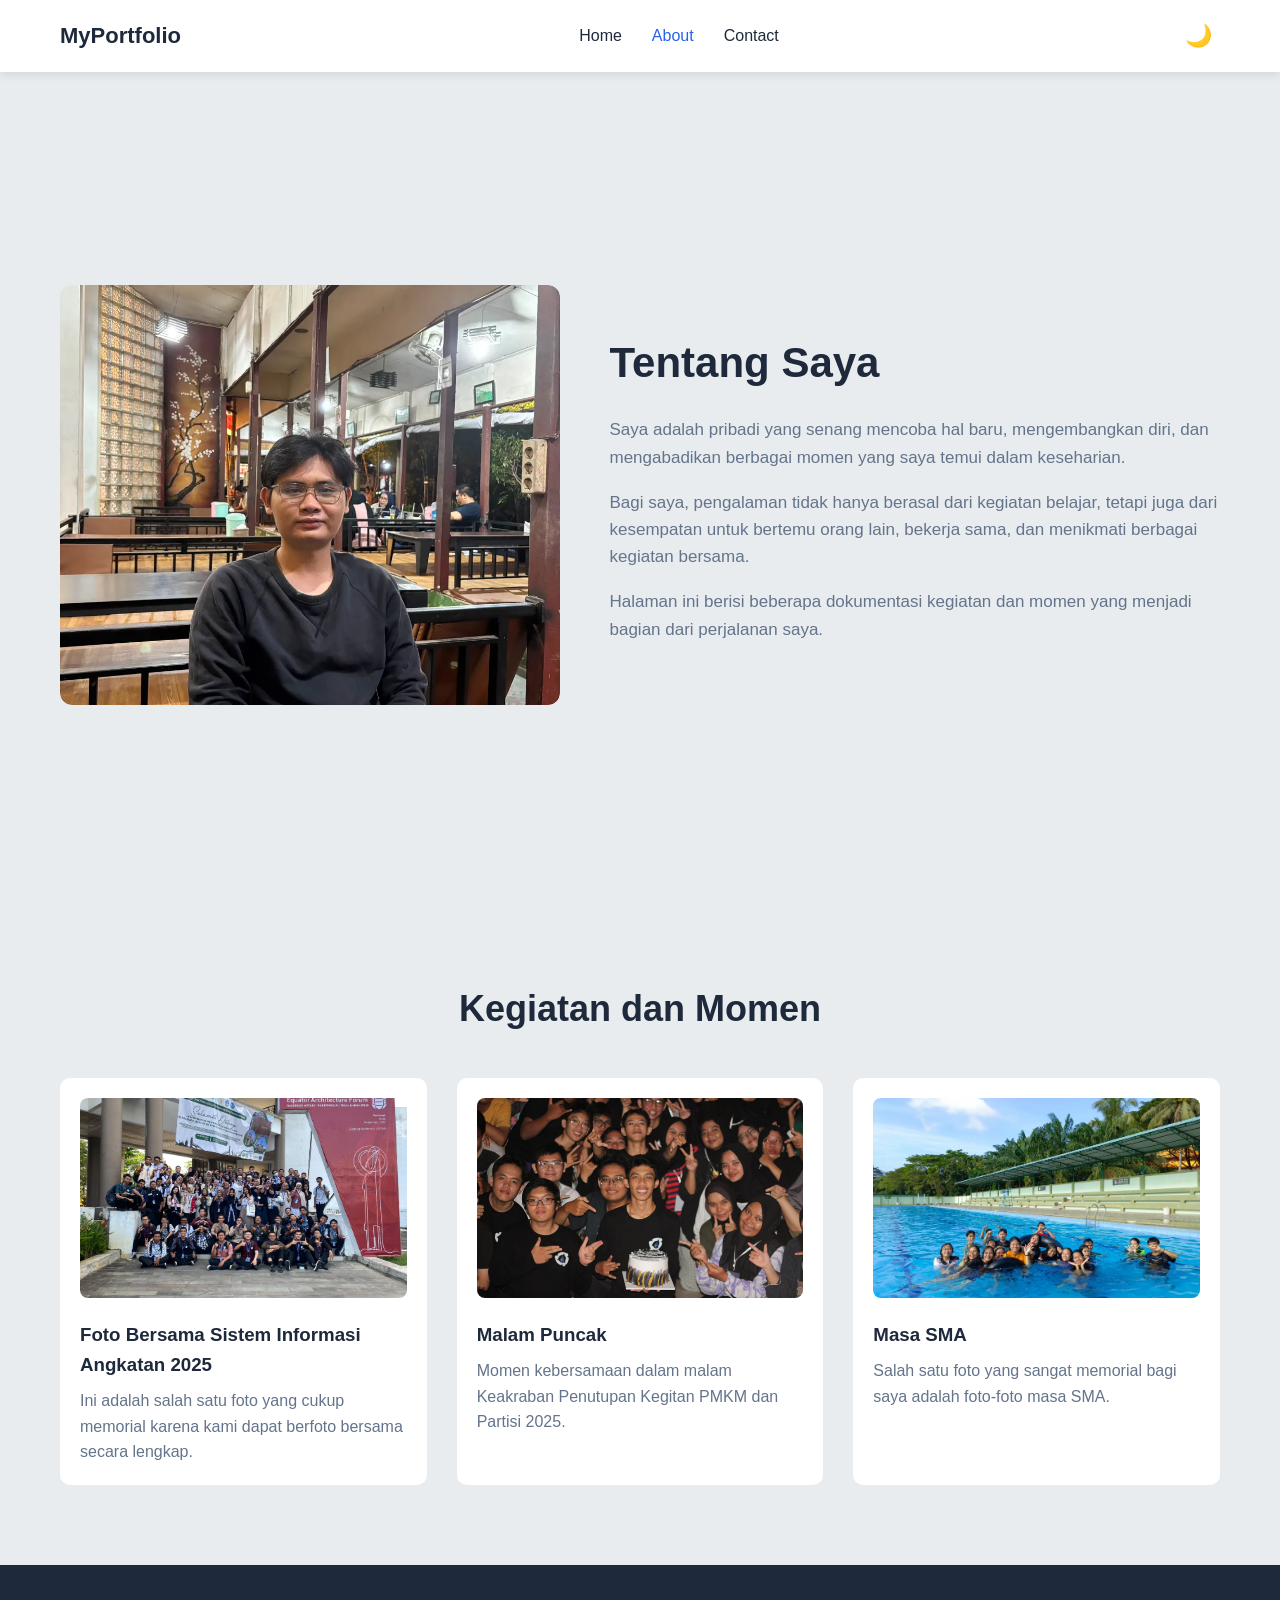
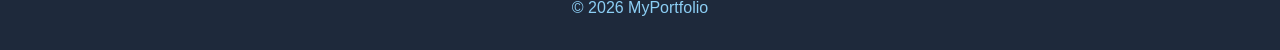
==== portofolio/about.html @ 45eaa4df "Commit Pertama" ====
<!DOCTYPE html>
<html lang="id">

<head>
    <meta charset="UTF-8">
    <meta name="viewport" content="width=device-width, initial-scale=1.0">
    <title>About - Portfolio Ferdi</title>
    <link rel="stylesheet" href="../css/style.css">
</head>

<body>

    <!-- Navigasi -->
    <nav>
        <div class="container">
            <div class="logo">MyPortfolio</div>
            <ul class="nav-links">
                <li><a href="index.html">Home</a></li>
                <li><a href="about.html" class="active">About</a></li>
                <li><a href="contact.html">Contact</a></li>
            </ul>
            <button id="darkModeToggle" class="dark-mode-btn">🌙</button>
        </div>
    </nav>

    <main class="page-content">
        <!-- Tentang Saya -->
        <section class="about-section">
            <div class="container about-grid">
                <div class="about-image image-placeholder">
                    <img src="../images/fotoferdifoto.webp" alt="Foto Ferdi">
                </div>

                <div class="about-content">
                    <h1>Tentang Saya</h1>
                    <p>
                        Saya adalah pribadi yang senang mencoba hal baru, mengembangkan diri,
                        dan mengabadikan berbagai momen yang saya temui dalam keseharian.
                    </p>
                    <p>
                        Bagi saya, pengalaman tidak hanya berasal dari kegiatan belajar,
                        tetapi juga dari kesempatan untuk bertemu orang lain, bekerja sama,
                        dan menikmati berbagai kegiatan bersama.
                    </p>
                    <p>
                        Halaman ini berisi beberapa dokumentasi kegiatan dan momen yang
                        menjadi bagian dari perjalanan saya.
                    </p>
                </div>
            </div>
        </section>

        <!-- Kegiatan dan Momen -->
        <section class="projects">
            <div class="container">
                <h2>Kegiatan dan Momen</h2>
                <div class="project-grid">

                    <article class="project-card">
                        <img src="../images/ClaoudsiLengkap.webp" alt="Dokumentasi Bersama">
                        <h3>Foto Bersama Sistem Informasi Angkatan 2025</h3>
                        <p>
                            Ini adalah salah satu foto yang cukup memorial
                            karena kami dapat berfoto bersama secara lengkap.
                        </p>
                    </article>

                    <article class="project-card">
                        <img src="../images/malampuncak.webp" alt="Dokumentasi malam puncak">
                        <h3>Malam Puncak</h3>
                        <p>
                            Momen kebersamaan dalam malam Keakraban Penutupan Kegitan
                            PMKM dan Partisi 2025.
                        </p>
                    </article>

                    <article class="project-card">
                        <img src="../images/masasma.webp" alt="Masa SMA">
                        <h3>Masa SMA</h3>
                        <p>
                            Salah satu foto yang sangat memorial bagi saya adalah foto-foto masa SMA.
                        </p>
                    </article>

                </div>
            </div>
        </section>
    </main>

    <!-- Footer -->
    <footer>
        <p>&copy; 2026 MyPortfolio</p>
    </footer>

    <script src="../js/main.js"></script>
</body>

</html>
---- css/style.css ----
/* Reset & Variables */
* {
    margin: 0;
    padding: 0;
    box-sizing: border-box;
}

:root {
    --primary: #2563eb;
    --dark: #1e293b;
    --light: #f8fafc;
    --gray: #64748b;

    --bg: #e8ecef;
    --card: #ffffff;
    --border: #cbd5e1;

    --button-text: #ffffff;
}

body {
    font-family: 'Segoe UI', sans-serif;
    background: var(--bg);
    color: var(--dark);
    line-height: 1.6;
}

.container {
    max-width: 1200px;
    margin: 0 auto;
    padding: 0 20px;
}

/* Navigation */
nav {
    background: var(--card);;
    box-shadow: 0 2px 10px rgba(0, 0, 0, 0.1);
    position: fixed;
    width: 100%;
    top: 0;
    z-index: 100;
}

nav .container {
    display: flex;
    justify-content: space-between;
    align-items: center;
    padding: 15px 20px;
}

.logo {
    font-size: 22px;
    font-weight: 700;
}

.nav-links {
    display: flex;
    list-style: none;
    gap: 30px;
}

.nav-links a {
    text-decoration: none;
    color: var(--dark);
    font-weight: 500;
    transition: color 0.3s;
}

.nav-links a:hover,
.nav-links a.active {
    color: var(--primary);
}

/* Hero Section */
.hero {
    padding: 150px 0 100px;
    background: linear-gradient(135deg, var(--hero-1) 0%, var(--hero-2) 100%);
    min-height: 100vh;
    display: flex;
    align-items: center;
}

.hero-content {
    width: 100%;
    text-align: center;
}

.hero-content h1 {
    font-size: 48px;
    margin-bottom: 20px;
}

.hero-content h1 span {
    color: var(--primary);
}

.hero-content p {
    color: var(--gray);
    margin-bottom: 30px;
    font-size: 20px;
}

.btn {
    display: inline-block;
    background: var(--primary);
    color: var(--button-text);
    padding: 12px 30px;
    border-radius: 8px;
    text-decoration: none;
    font-weight: 600;
    transition: transform 0.3s, box-shadow 0.3s;
    border: none;
    cursor: pointer;
    font-family: inherit;
    font-size: 16px;
}

.btn:hover {
    transform: translateY(-3px);
    box-shadow: 0 10px 20px rgba(37, 99, 235, 0.3);
}

/* Projects */
.projects {
    padding: 80px 0;
    background: var(--bg);
}

.projects h2 {
    text-align: center;
    font-size: 36px;
    margin-bottom: 40px;
}

.project-grid {
    display: grid;
    grid-template-columns: repeat(auto-fit, minmax(300px, 1fr));
    gap: 30px;
}

.project-card {
    background: var(--card);
    border-radius: 10px;
    padding: 20px;
    transition: transform 0.3s;
    cursor: pointer;
}

.project-card:hover {
    transform: translateY(-10px);
}

.project-card img {
    width: 100%;
    height: 200px;
    object-fit: cover;
    border-radius: 8px;
    background: #e2e8f0;
}

.project-card h3 {
    margin: 15px 0 8px;
}

.project-card p {
    color: var(--gray);
}

/* Shared page sections */
.page-content {
    padding-top: 90px;
}

.about-section,
.contact-section {
    min-height: calc(100vh - 90px);
    padding: 80px 0;
    background: var(--bg);
    display: flex;
    align-items: center;
}

.about-grid,
.contact-grid {
    display: grid;
    grid-template-columns: minmax(260px, 0.9fr) minmax(0, 1.1fr);
    gap: 50px;
    align-items: center;
}

.about-image img {
    width: 100%;
    max-height: 420px;
    object-fit: cover;
    border-radius: 12px;
    background: var(--image-bg);
}

.image-placeholder {
    min-height: 320px;
    display: flex;
    align-items: center;
    justify-content: center;
    border-radius: 12px;
    background: var(--image-bg);
    overflow: hidden;
}

.image-placeholder img {
    min-height: 320px;
}

.about-content h1,
.contact-info h1 {
    font-size: 42px;
    margin-bottom: 20px;
}

.about-content p,
.contact-info>p {
    color: var(--gray);
    margin-bottom: 18px;
    font-size: 17px;
}

.contact-grid {
    grid-template-columns: 1fr 1fr;
    align-items: start;
}

.contact-info {
    padding-top: 10px;
}

.contact-item {
    margin-top: 24px;
    display: flex;
    flex-direction: column;
    gap: 4px;
}

.contact-item span {
    color: var(--gray);
}

.contact-form {
    background: var(--light);
    border-radius: 10px;
    padding: 30px;
}

.contact-form label {
    display: block;
    margin-bottom: 8px;
    font-weight: 600;
}

.contact-form input,
.contact-form textarea {
    width: 100%;
    padding: 12px 14px;
    border: 1px solid #cbd5e1;
    border-radius: 8px;
    margin-bottom: 18px;
    font: inherit;
    color: var(--dark);
    background: white;
}

.contact-form input:focus,
.contact-form textarea:focus {
    outline: none;
    border-color: var(--primary);
}

.form-message {
    margin-top: 15px;
    color: var(--primary);
    font-weight: 500;
}

/* Footer */
footer {
    background: var(--dark);
    color: rgb(140, 206, 244);
    text-align: center;
    padding: 30px;
}

/* Responsive */
@media (max-width: 768px) {
    nav .container {
        gap: 15px;
    }

    .nav-links {
        gap: 16px;
    }

    .hero-content h1 {
        font-size: 38px;
    }

    .about-grid,
    .contact-grid {
        grid-template-columns: 1fr;
        gap: 30px;
    }

    .about-content h1,
    .contact-info h1 {
        font-size: 34px;
    }
}

@media (max-width: 480px) {
    nav .container {
        flex-direction: column;
    }

    .hero {
        padding-top: 180px;
    }

    .nav-links {
        flex-wrap: wrap;
        justify-content: center;
    }
}

/* Dark Mode Button */
.dark-mode-btn {
    border: none;
    background: transparent;
    font-size: 22px;
    cursor: pointer;
    padding: 8px;
}

/* Dark Mode */
/* Dark Mode */
body.dark-mode {
    --primary: #60a5fa;
    --dark: #f8fafc;
    --light: #0f172a;
    --gray: #cbd5e1;

    --bg: #0f172a;
    --card: #1e293b;
    --border: #475569;

    --button-text: #0f172a;
}
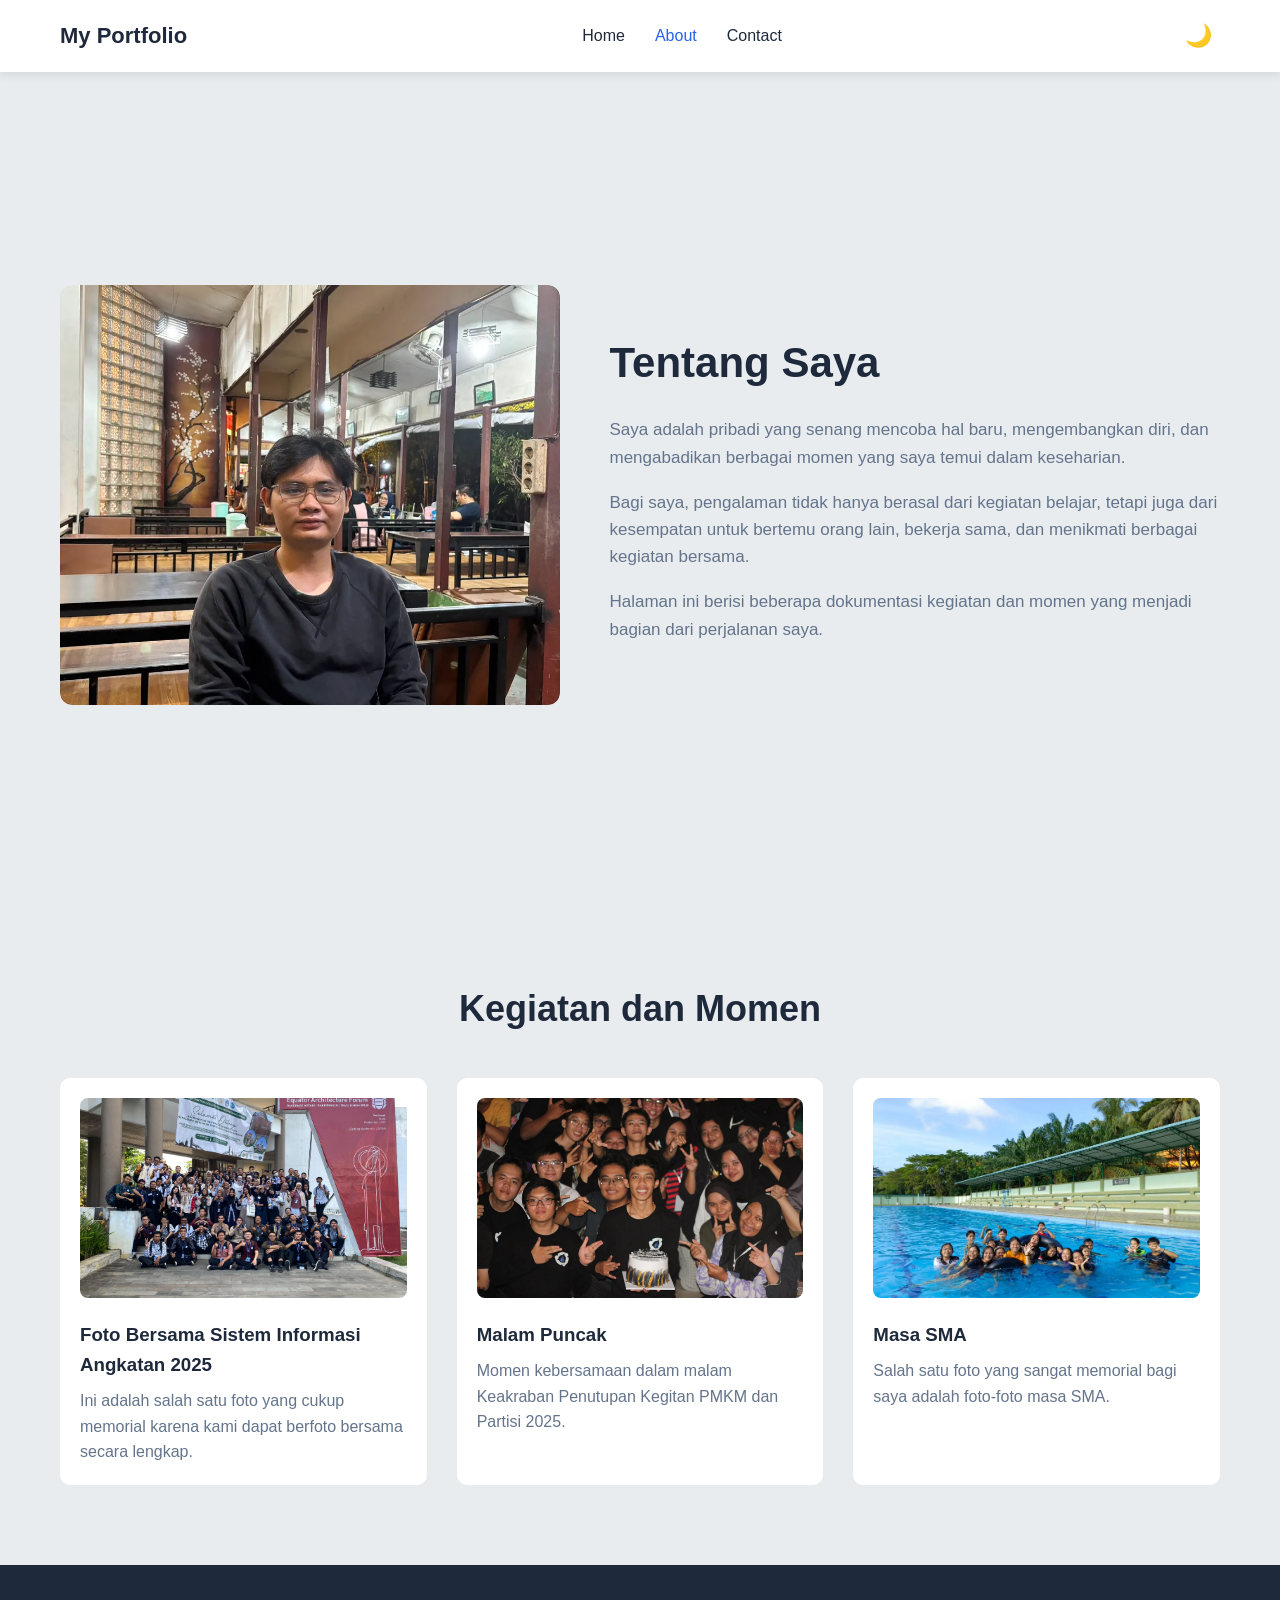
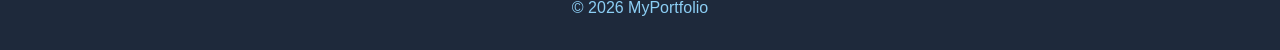
==== commit 8473a8da: ""Perbaikan Pada Navbar"" ====
--- a/portofolio/about.html
+++ b/portofolio/about.html
@@ -13,7 +13,7 @@
     <!-- Navigasi -->
     <nav>
         <div class="container">
-            <div class="logo">MyPortfolio</div>
+            <div class="logo">My Portfolio</div>
             <ul class="nav-links">
                 <li><a href="index.html">Home</a></li>
                 <li><a href="about.html" class="active">About</a></li>
